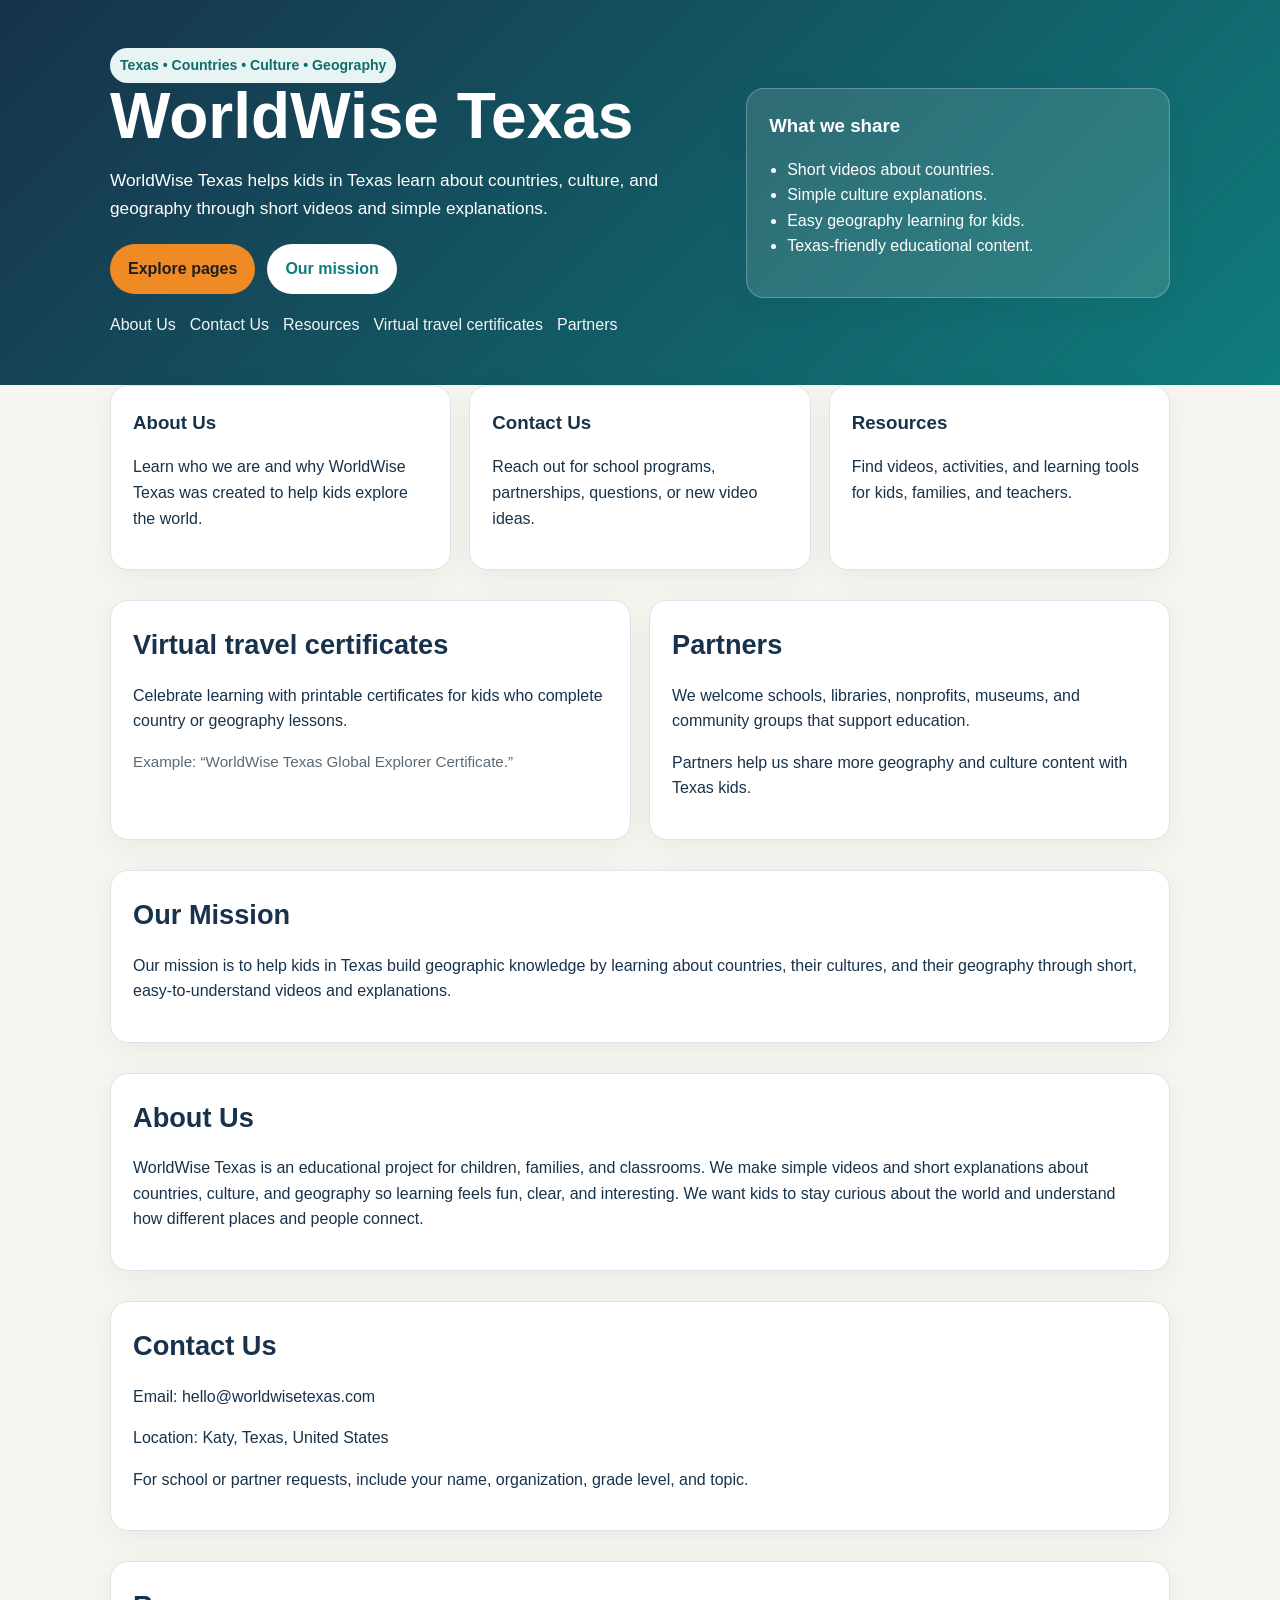
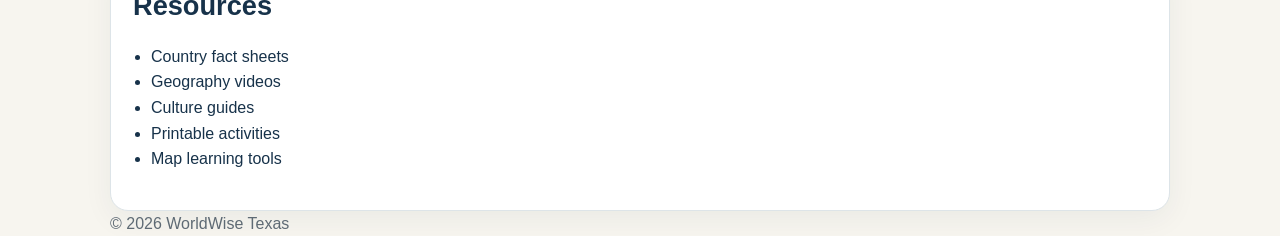
==== index.html @ b15db348 "Create index.html" ====
<!doctype html>
<html lang="en">
<head>
  <meta charset="utf-8" />
  <meta name="viewport" content="width=device-width, initial-scale=1" />
  <title>WorldWise Texas</title>
  <meta name="description" content="WorldWise Texas helps kids in Texas learn about countries, culture, and geography through short videos and simple explanations." />
  <style>
    :root{--bg:#f7f5ef;--card:#ffffff;--ink:#17324a;--muted:#5e6a74;--accent:#0f7c7b;--accent2:#f08a24;--line:#dde4e8;}
    *{box-sizing:border-box} body{margin:0;font-family:Inter,Arial,sans-serif;background:var(--bg);color:var(--ink);line-height:1.6} a{color:var(--accent);text-decoration:none} header{background:linear-gradient(135deg,#17324a,#0f7c7b);color:#fff;padding:48px 20px} .wrap{max-width:1100px;margin:0 auto;padding:0 20px} nav{display:flex;flex-wrap:wrap;gap:14px;margin-top:18px} nav a{color:#fff;opacity:.95} .hero{display:grid;grid-template-columns:1.3fr .9fr;gap:24px;align-items:center} .hero h1{font-size:clamp(2rem,5vw,4rem);line-height:1.05;margin:0 0 12px} .hero p{font-size:1.08rem;max-width:62ch} .btns{display:flex;flex-wrap:wrap;gap:12px;margin-top:22px} .btn{display:inline-block;padding:12px 18px;border-radius:999px;font-weight:700} .btn.primary{background:var(--accent2);color:#1e1e1e} .btn.secondary{background:#fff;color:var(--accent)} main{padding:34px 0 60px} .grid{display:grid;grid-template-columns:repeat(3,1fr);gap:18px} .card{background:var(--card);border:1px solid var(--line);border-radius:18px;padding:22px;box-shadow:0 8px 30px rgba(23,50,74,.06)} h2{font-size:1.7rem;margin:0 0 12px} h3{margin:0 0 10px} .section{margin-top:30px} .two{display:grid;grid-template-columns:1fr 1fr;gap:18px} .tag{display:inline-block;background:#e8f4f4;color:#0f6d6c;padding:6px 10px;border-radius:999px;font-size:.88rem;font-weight:700} footer{padding:28px 0;color:var(--muted)} ul{padding-left:18px} .note{color:var(--muted);font-size:.95rem} @media(max-width:900px){.hero,.grid,.two{grid-template-columns:1fr}}
  </style>
</head>
<body>
<header>
  <div class="wrap hero">
    <div>
      <span class="tag">Texas • Countries • Culture • Geography</span>
      <h1>WorldWise Texas</h1>
      <p>WorldWise Texas helps kids in Texas learn about countries, culture, and geography through short videos and simple explanations.</p>
      <div class="btns">
        <a class="btn primary" href="#pages">Explore pages</a>
        <a class="btn secondary" href="#mission">Our mission</a>
      </div>
      <nav>
        <a href="#about">About Us</a>
        <a href="#contact">Contact Us</a>
        <a href="#resources">Resources</a>
        <a href="#certificates">Virtual travel certificates</a>
        <a href="#partners">Partners</a>
      </nav>
    </div>
    <div class="card" style="background:rgba(255,255,255,.12);border-color:rgba(255,255,255,.25);color:#fff">
      <h3>What we share</h3>
      <ul>
        <li>Short videos about countries.</li>
        <li>Simple culture explanations.</li>
        <li>Easy geography learning for kids.</li>
        <li>Texas-friendly educational content.</li>
      </ul>
    </div>
  </div>
</header>
<main class="wrap">
  <section class="grid" id="pages">
    <div class="card"><h3>About Us</h3><p>Learn who we are and why WorldWise Texas was created to help kids explore the world.</p></div>
    <div class="card"><h3>Contact Us</h3><p>Reach out for school programs, partnerships, questions, or new video ideas.</p></div>
    <div class="card"><h3>Resources</h3><p>Find videos, activities, and learning tools for kids, families, and teachers.</p></div>
  </section>
  <section class="two section">
    <div class="card" id="certificates">
      <h2>Virtual travel certificates</h2>
      <p>Celebrate learning with printable certificates for kids who complete country or geography lessons.</p>
      <p class="note">Example: “WorldWise Texas Global Explorer Certificate.”</p>
    </div>
    <div class="card" id="partners">
      <h2>Partners</h2>
      <p>We welcome schools, libraries, nonprofits, museums, and community groups that support education.</p>
      <p>Partners help us share more geography and culture content with Texas kids.</p>
    </div>
  </section>
  <section class="section card" id="mission">
    <h2>Our Mission</h2>
    <p>Our mission is to help kids in Texas build geographic knowledge by learning about countries, their cultures, and their geography through short, easy-to-understand videos and explanations.</p>
  </section>
  <section class="section card" id="about">
    <h2>About Us</h2>
    <p>WorldWise Texas is an educational project for children, families, and classrooms. We make simple videos and short explanations about countries, culture, and geography so learning feels fun, clear, and interesting. We want kids to stay curious about the world and understand how different places and people connect.</p>
  </section>
  <section class="section card" id="contact">
    <h2>Contact Us</h2>
    <p>Email: hello@worldwisetexas.com</p>
    <p>Location: Katy, Texas, United States</p>
    <p>For school or partner requests, include your name, organization, grade level, and topic.</p>
  </section>
  <section class="section card" id="resources">
    <h2>Resources</h2>
    <ul>
      <li>Country fact sheets</li>
      <li>Geography videos</li>
      <li>Culture guides</li>
      <li>Printable activities</li>
      <li>Map learning tools</li>
    </ul>
  </section>
</main>
<footer class="wrap">© 2026 WorldWise Texas</footer>
</body>
</html>
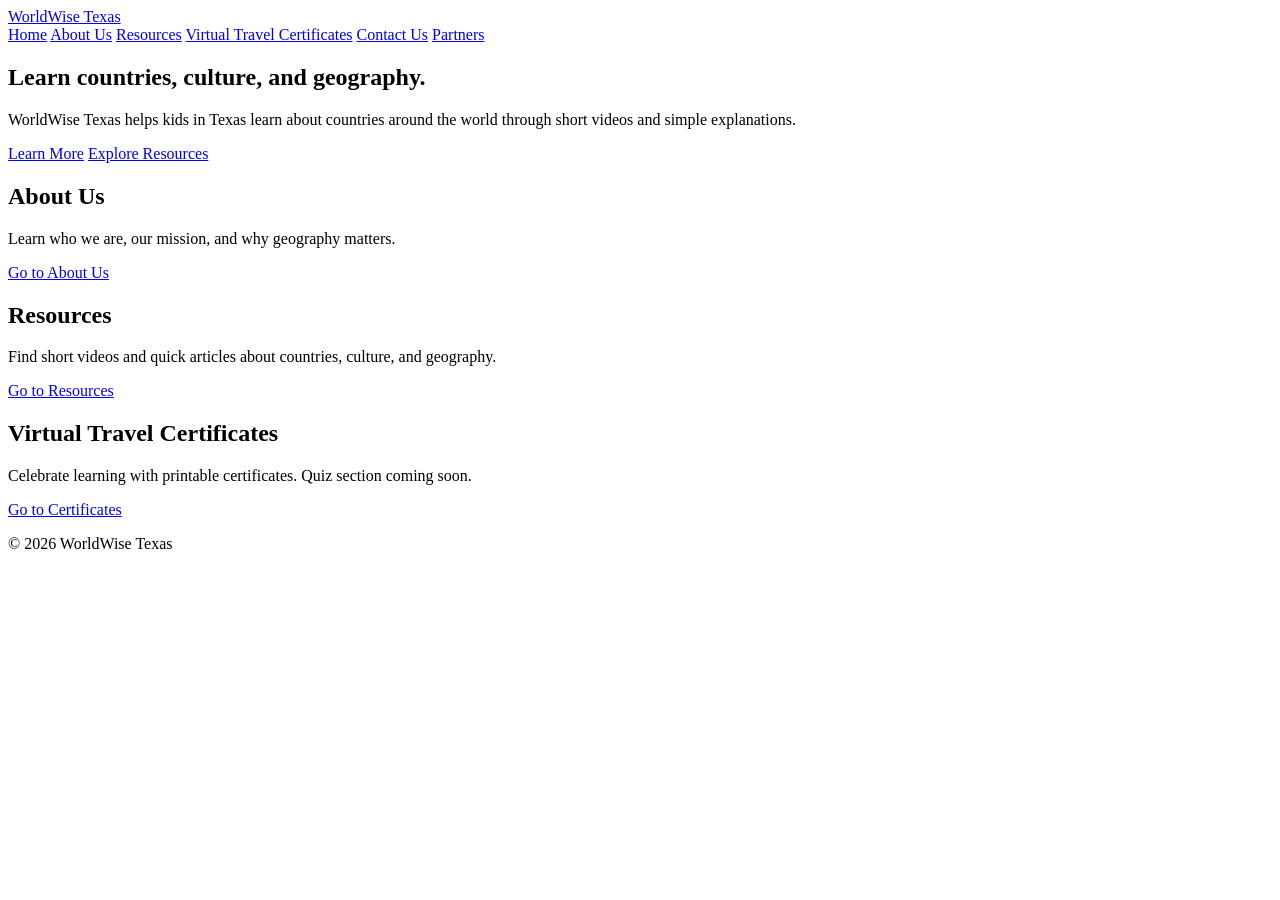
==== commit 49e6461b: "Update index.html" ====
--- a/index.html
+++ b/index.html
@@ -5,84 +5,54 @@
   <meta name="viewport" content="width=device-width, initial-scale=1" />
   <title>WorldWise Texas</title>
   <meta name="description" content="WorldWise Texas helps kids in Texas learn about countries, culture, and geography through short videos and simple explanations." />
-  <style>
-    :root{--bg:#f7f5ef;--card:#ffffff;--ink:#17324a;--muted:#5e6a74;--accent:#0f7c7b;--accent2:#f08a24;--line:#dde4e8;}
-    *{box-sizing:border-box} body{margin:0;font-family:Inter,Arial,sans-serif;background:var(--bg);color:var(--ink);line-height:1.6} a{color:var(--accent);text-decoration:none} header{background:linear-gradient(135deg,#17324a,#0f7c7b);color:#fff;padding:48px 20px} .wrap{max-width:1100px;margin:0 auto;padding:0 20px} nav{display:flex;flex-wrap:wrap;gap:14px;margin-top:18px} nav a{color:#fff;opacity:.95} .hero{display:grid;grid-template-columns:1.3fr .9fr;gap:24px;align-items:center} .hero h1{font-size:clamp(2rem,5vw,4rem);line-height:1.05;margin:0 0 12px} .hero p{font-size:1.08rem;max-width:62ch} .btns{display:flex;flex-wrap:wrap;gap:12px;margin-top:22px} .btn{display:inline-block;padding:12px 18px;border-radius:999px;font-weight:700} .btn.primary{background:var(--accent2);color:#1e1e1e} .btn.secondary{background:#fff;color:var(--accent)} main{padding:34px 0 60px} .grid{display:grid;grid-template-columns:repeat(3,1fr);gap:18px} .card{background:var(--card);border:1px solid var(--line);border-radius:18px;padding:22px;box-shadow:0 8px 30px rgba(23,50,74,.06)} h2{font-size:1.7rem;margin:0 0 12px} h3{margin:0 0 10px} .section{margin-top:30px} .two{display:grid;grid-template-columns:1fr 1fr;gap:18px} .tag{display:inline-block;background:#e8f4f4;color:#0f6d6c;padding:6px 10px;border-radius:999px;font-size:.88rem;font-weight:700} footer{padding:28px 0;color:var(--muted)} ul{padding-left:18px} .note{color:var(--muted);font-size:.95rem} @media(max-width:900px){.hero,.grid,.two{grid-template-columns:1fr}}
-  </style>
+  <link rel="stylesheet" href="style.css" />
 </head>
 <body>
-<header>
-  <div class="wrap hero">
-    <div>
-      <span class="tag">Texas • Countries • Culture • Geography</span>
-      <h1>WorldWise Texas</h1>
-      <p>WorldWise Texas helps kids in Texas learn about countries, culture, and geography through short videos and simple explanations.</p>
-      <div class="btns">
-        <a class="btn primary" href="#pages">Explore pages</a>
-        <a class="btn secondary" href="#mission">Our mission</a>
-      </div>
-      <nav>
-        <a href="#about">About Us</a>
-        <a href="#contact">Contact Us</a>
-        <a href="#resources">Resources</a>
-        <a href="#certificates">Virtual travel certificates</a>
-        <a href="#partners">Partners</a>
+  <header class="site-header">
+    <div class="wrap header-inner">
+      <a class="brand" href="index.html">WorldWise Texas</a>
+      <nav class="nav">
+        <a href="index.html">Home</a>
+        <a href="about-us.html">About Us</a>
+        <a href="resources.html">Resources</a>
+        <a href="virtual-travel-certificates.html">Virtual Travel Certificates</a>
+        <a href="contact-us.html">Contact Us</a>
+        <a href="partners.html">Partners</a>
       </nav>
     </div>
-    <div class="card" style="background:rgba(255,255,255,.12);border-color:rgba(255,255,255,.25);color:#fff">
-      <h3>What we share</h3>
-      <ul>
-        <li>Short videos about countries.</li>
-        <li>Simple culture explanations.</li>
-        <li>Easy geography learning for kids.</li>
-        <li>Texas-friendly educational content.</li>
-      </ul>
-    </div>
-  </div>
-</header>
-<main class="wrap">
-  <section class="grid" id="pages">
-    <div class="card"><h3>About Us</h3><p>Learn who we are and why WorldWise Texas was created to help kids explore the world.</p></div>
-    <div class="card"><h3>Contact Us</h3><p>Reach out for school programs, partnerships, questions, or new video ideas.</p></div>
-    <div class="card"><h3>Resources</h3><p>Find videos, activities, and learning tools for kids, families, and teachers.</p></div>
-  </section>
-  <section class="two section">
-    <div class="card" id="certificates">
-      <h2>Virtual travel certificates</h2>
-      <p>Celebrate learning with printable certificates for kids who complete country or geography lessons.</p>
-      <p class="note">Example: “WorldWise Texas Global Explorer Certificate.”</p>
-    </div>
-    <div class="card" id="partners">
-      <h2>Partners</h2>
-      <p>We welcome schools, libraries, nonprofits, museums, and community groups that support education.</p>
-      <p>Partners help us share more geography and culture content with Texas kids.</p>
-    </div>
-  </section>
-  <section class="section card" id="mission">
-    <h2>Our Mission</h2>
-    <p>Our mission is to help kids in Texas build geographic knowledge by learning about countries, their cultures, and their geography through short, easy-to-understand videos and explanations.</p>
-  </section>
-  <section class="section card" id="about">
-    <h2>About Us</h2>
-    <p>WorldWise Texas is an educational project for children, families, and classrooms. We make simple videos and short explanations about countries, culture, and geography so learning feels fun, clear, and interesting. We want kids to stay curious about the world and understand how different places and people connect.</p>
-  </section>
-  <section class="section card" id="contact">
-    <h2>Contact Us</h2>
-    <p>Email: hello@worldwisetexas.com</p>
-    <p>Location: Katy, Texas, United States</p>
-    <p>For school or partner requests, include your name, organization, grade level, and topic.</p>
-  </section>
-  <section class="section card" id="resources">
-    <h2>Resources</h2>
-    <ul>
-      <li>Country fact sheets</li>
-      <li>Geography videos</li>
-      <li>Culture guides</li>
-      <li>Printable activities</li>
-      <li>Map learning tools</li>
-    </ul>
-  </section>
-</main>
-<footer class="wrap">© 2026 WorldWise Texas</footer>
+  </header>
+
+  <main class="wrap">
+    <section class="hero card">
+      <h1>Learn countries, culture, and geography.</h1>
+      <p>WorldWise Texas helps kids in Texas learn about countries around the world through short videos and simple explanations.</p>
+      <div class="hero-actions">
+        <a class="button" href="about-us.html">Learn More</a>
+        <a class="button secondary" href="resources.html">Explore Resources</a>
+      </div>
+    </section>
+
+    <section class="grid">
+      <article class="card">
+        <h2>About Us</h2>
+        <p>Learn who we are, our mission, and why geography matters.</p>
+        <a href="about-us.html">Go to About Us</a>
+      </article>
+      <article class="card">
+        <h2>Resources</h2>
+        <p>Find short videos and quick articles about countries, culture, and geography.</p>
+        <a href="resources.html">Go to Resources</a>
+      </article>
+      <article class="card">
+        <h2>Virtual Travel Certificates</h2>
+        <p>Celebrate learning with printable certificates. Quiz section coming soon.</p>
+        <a href="virtual-travel-certificates.html">Go to Certificates</a>
+      </article>
+    </section>
+  </main>
+
+  <footer class="site-footer wrap">
+    <p>© 2026 WorldWise Texas</p>
+  </footer>
 </body>
 </html>
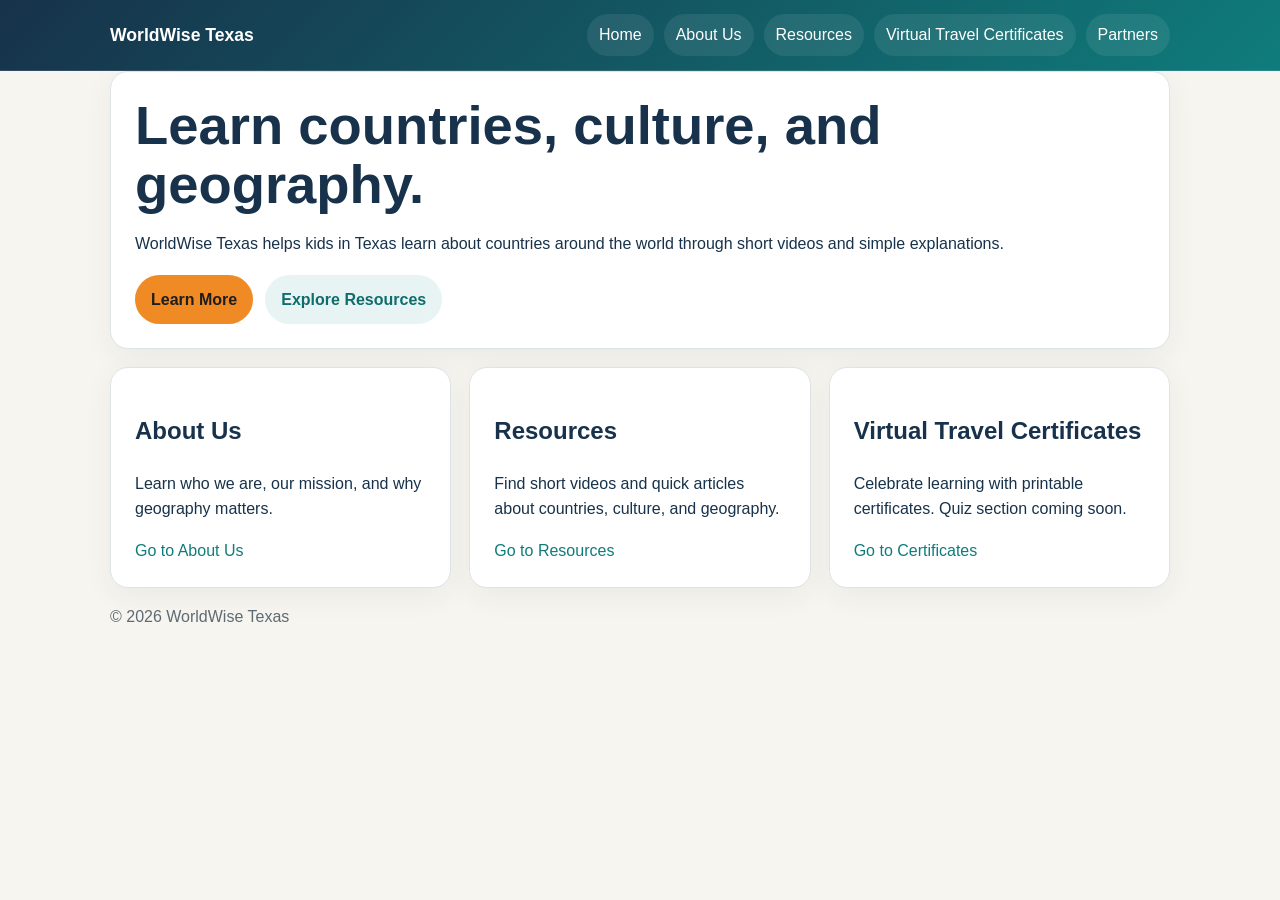
==== commit 2aca316f: "Update index.html" ====
--- a/index.html
+++ b/index.html
@@ -16,7 +16,6 @@
         <a href="about-us.html">About Us</a>
         <a href="resources.html">Resources</a>
         <a href="virtual-travel-certificates.html">Virtual Travel Certificates</a>
-        <a href="contact-us.html">Contact Us</a>
         <a href="partners.html">Partners</a>
       </nav>
     </div>
--- a/style.css
+++ b/style.css
@@ -0,0 +1,126 @@
+* {
+  box-sizing: border-box;
+}
+
+body {
+  margin: 0;
+  font-family: Arial, sans-serif;
+  background: #f7f5ef;
+  color: #17324a;
+  line-height: 1.6;
+}
+
+a {
+  color: #0f7c7b;
+  text-decoration: none;
+}
+
+.wrap {
+  max-width: 1100px;
+  margin: 0 auto;
+  padding: 0 20px;
+}
+
+.site-header {
+  background: linear-gradient(135deg, #17324a, #0f7c7b);
+  color: white;
+  position: sticky;
+  top: 0;
+  z-index: 10;
+  border-bottom: 1px solid rgba(255,255,255,0.12);
+}
+
+.header-inner {
+  display: flex;
+  align-items: center;
+  justify-content: space-between;
+  gap: 18px;
+  padding: 14px 20px;
+  flex-wrap: wrap;
+}
+
+.brand {
+  color: white;
+  font-size: 1.1rem;
+  font-weight: 700;
+  white-space: nowrap;
+}
+
+.nav {
+  display: flex;
+  flex-wrap: wrap;
+  gap: 10px;
+}
+
+.nav a {
+  color: white;
+  padding: 8px 12px;
+  border-radius: 999px;
+  background: rgba(255,255,255,0.08);
+}
+
+.nav a:hover {
+  background: rgba(255,255,255,0.18);
+}
+
+main {
+  padding: 28px 0 60px;
+}
+
+.card {
+  background: white;
+  border: 1px solid #dde4e8;
+  border-radius: 18px;
+  padding: 24px;
+  box-shadow: 0 8px 30px rgba(23, 50, 74, 0.06);
+  margin-bottom: 18px;
+}
+
+.hero h1 {
+  font-size: clamp(2rem, 5vw, 3.4rem);
+  margin-top: 0;
+  margin-bottom: 12px;
+  line-height: 1.1;
+}
+
+.hero-actions {
+  display: flex;
+  gap: 12px;
+  flex-wrap: wrap;
+  margin-top: 18px;
+}
+
+.button {
+  display: inline-block;
+  background: #f08a24;
+  color: #1e1e1e;
+  padding: 12px 16px;
+  border-radius: 999px;
+  font-weight: 700;
+}
+
+.button.secondary {
+  background: #e8f4f4;
+  color: #0f6d6c;
+}
+
+.grid {
+  display: grid;
+  grid-template-columns: repeat(3, 1fr);
+  gap: 18px;
+}
+
+.grid .card {
+  margin-bottom: 0;
+}
+
+.site-footer {
+  padding-bottom: 30px;
+  color: #5e6a74;
+}
+
+@media (max-width: 900px) {
+  .grid {
+    grid-template-columns: 1fr;
+  }
+}
